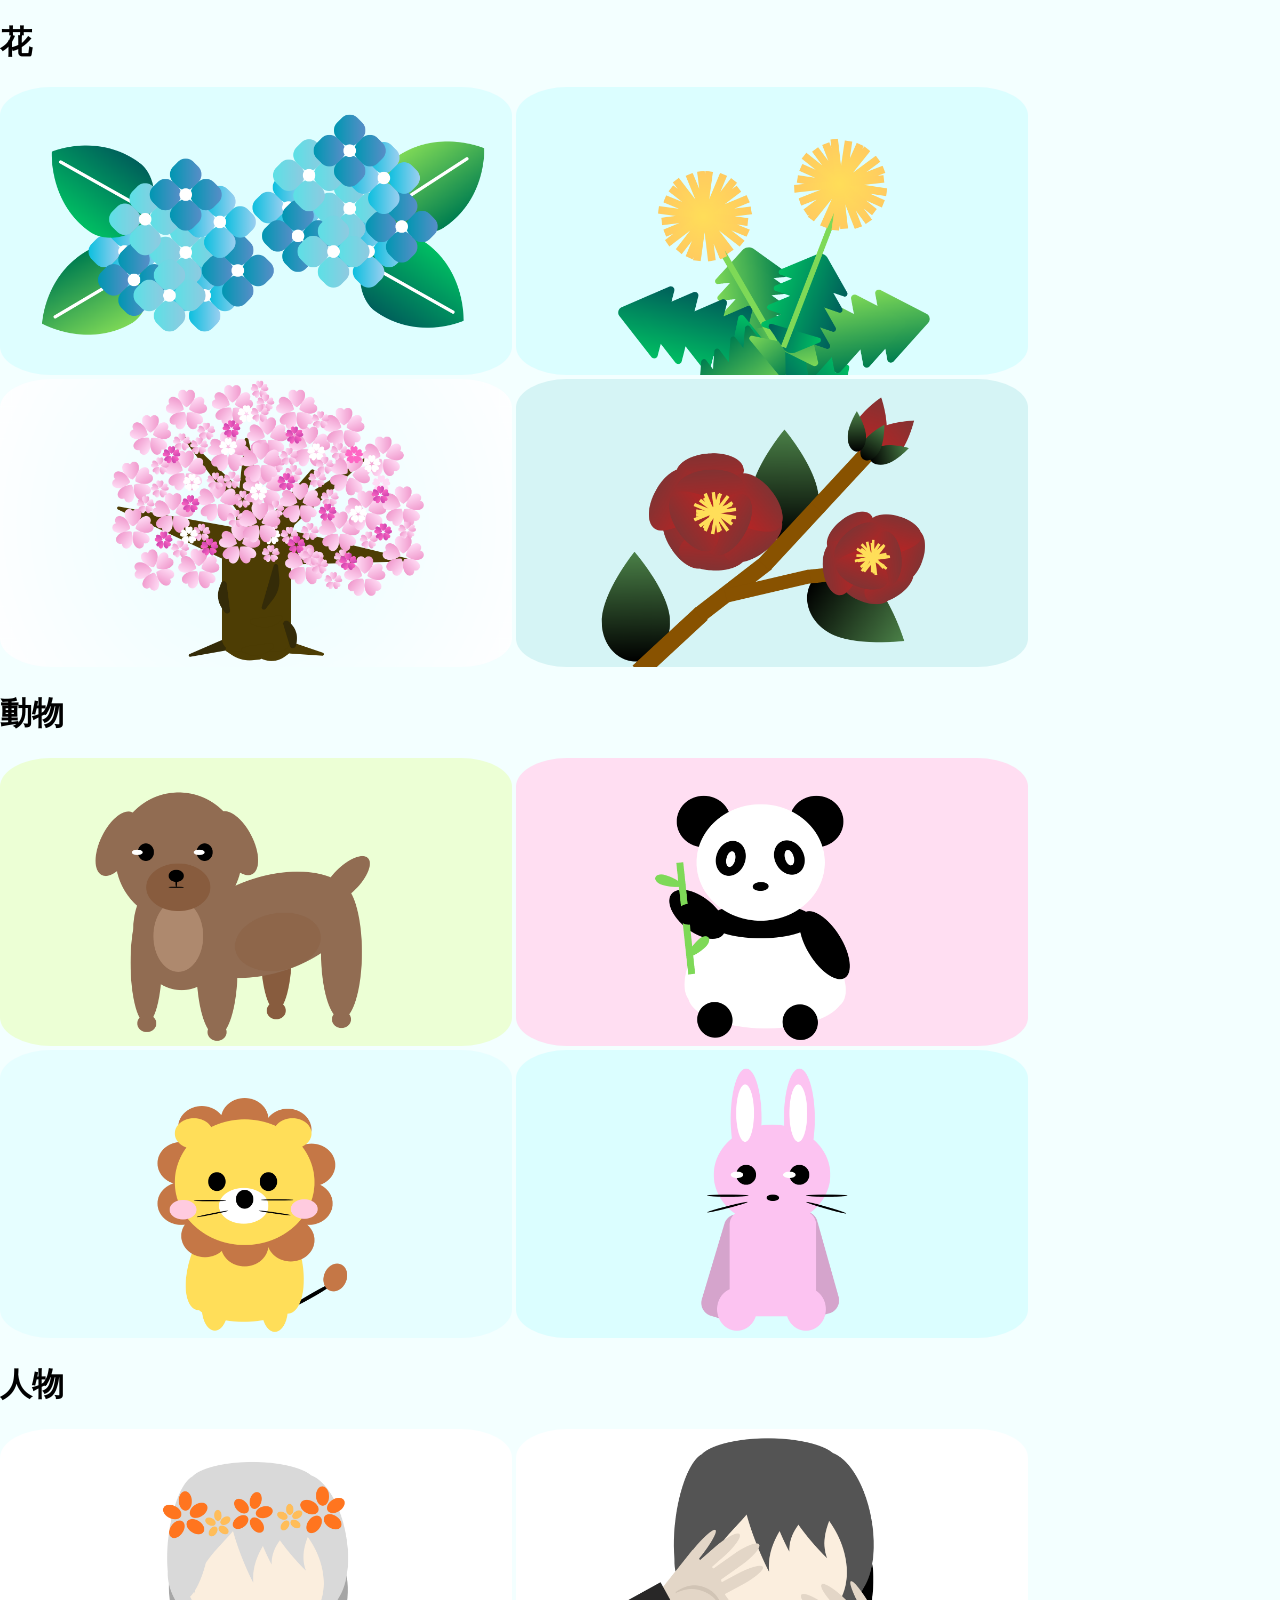
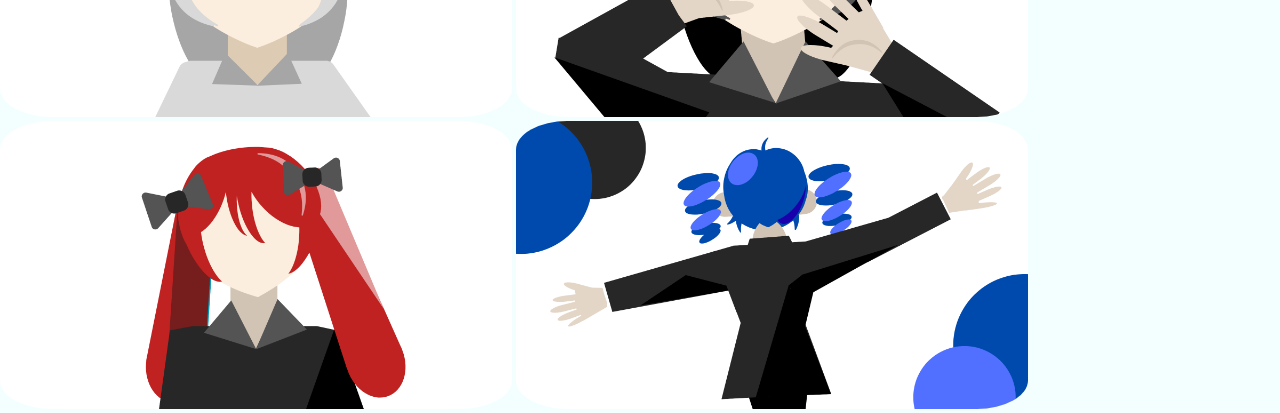
==== gallery.html @ 4577ea36 "gallery.hyml 編集" ====
<!DOCTYPE html>
<html lang = 'ja'>
    <head>
        <meta charset = "UTF-8">
        <title>gallery</title>
        <link rel="stylesheet" type = "text/css" href="./css/style.css">
        <link rel="stylesheet" type = "text/css" href="./css/background.css">
        <link rel="stylesheet" type = "text/css" href="./css/gallery.css">
    </head>
<body>
    <h1>花</h1>
    <div>
        <img class = "img" src = "img/ajisai2.png" alt = "あじさい">
        <img class = "img" src = "img/tanpopo.png" alt = "たんぽぽ">
    </div>
    <div>
        <img class = "img" src = "img/sakura.png" alt = "さくら">
        <img class = "img" src = "img/tubaki.png" alt = "つばき">
    </div>
    <h1>動物</h1>
    <div>
        <img class = "img" src = "img/inu.png" alt = "いぬ">
        <img class = "img" src = "img/panda.png" alt = "ぱんだ">
    </div>
    <div>
        <img class = "img" src = "img/raion.png" alt = "らいおん">
        <img class = "img" src = "img/usagi2.png" alt = "うさぎ">
    </div>
    <h1>人物</h1>
    <div>
        <img class = "img" src = "img/siro.png" alt = "しろ">
        <img class = "img" src = "img/kuro.png" alt = "くろ">
    </div>
    <div>   
        <img class = "img" src = "img/aka.png" alt = "あか">
        <img class = "img" src = "img/ao.png" alt = "あお">
    </div>
</body>
</html>
---- css/style.css ----
.title{
    font-size: clamp(28px, 7vw, 42px);
    margin-left: clamp(10px,7vw,100px);
}

p{
    font-size: clamp(13px, 2.5vw, 24px);
    line-height: 1.8;
}

.yoko1{
    display:flex
}


.yoko2{
    display:flex;
    justify-content: center;
    margin-left: 100px;
    margin-right: 100px;
}

.matome1{
    flex:1;
    margin-left: 100px;
    margin-top: 100px;
}

.box1{
    position: relative;
    display: inline-block;
}

.box1 img{
    display: block;
}


.box2{
    width: 500px;
    margin-left: 50px;
    margin-right: 50px;
    padding: 20px;
    background-color: #ffffff;
    border: 1px solid #d4d4d4;
    border-radius: 20px;
    box-shadow: 0 4px 10px rgba(128, 128, 128, 0.1);
}

.text{
    position: absolute;
    top: 45%;
    left: 25%;
    transform: translate(-50%, -50%);
    text-shadow: 2px 2px 2px black;

    color: white;
    font-size: 44px;
    font-weight: bold;
}

.text1{
    display: flex;
    align-items: center;
    gap: 12px;
    font-size: 48px;
    padding-bottom: 20px;
}

.text1::before{
    content: "";
    width: 24px;
    height: 24px;
    border: 8px solid #5bb7ae;
    border-radius: 50%;
    flex-shrink: 0;
    margin-top: 7px;
}

.text2{
    display: flex;
    align-items: center;
    gap: 12px;
    margin-bottom: 100px;
    margin-left: 100px;
    margin-top: 150px;
    margin-right: 500px;
    padding-bottom: 10px;
    font-size: 48px;
}

.text2::before{
    content: "";
    width: 24px;
    height: 24px;
    border: 8px solid #5bb7ae;
    border-radius: 50%;
    flex-shrink: 0;
    margin-top: 7px;
}

.text3{
    display: flex;
    align-items: center;
    gap: 12px;
    margin-bottom: 50px;
    margin-left: 100px;
    margin-top: 150px;
    margin-right: 500px;
    padding-bottom: 10px;
    font-size: 48px;
}

.text3::before{
    content: "";
    width: 24px;
    height: 24px;
    border: 8px solid #5bb7ae;
    border-radius: 50%;
    flex-shrink: 0;
    margin-top: 7px;
}

.text4{
    margin-bottom: 50px;
    margin-left: 100px;
    margin-right: 500px;
    padding-bottom: 10px;
}
.text5-1{
    text-align: center;
    width:60px;
    height:52px;

    background:#dbe2ff;

    /* 六角形 */
    clip-path: polygon(
        25% 0%,
        75% 0%,
        100% 50%,
        75% 100%,
        25% 100%,
        0% 50%
    );

    display:flex;
    justify-content:center;
    align-items:center;
}

.text5-2{
    text-align: center;
    width:60px;
    height:52px;

    background:#c7ffd2;

    /* 六角形 */
    clip-path: polygon(
        25% 0%,
        75% 0%,
        100% 50%,
        75% 100%,
        25% 100%,
        0% 50%
    );

    display:flex;
    justify-content:center;
    align-items:center;
}

.text5-3{
    text-align: center;
    width:60px;
    height:52px;

    background:#c1ebff;

    /* 六角形 */
    clip-path: polygon(
        25% 0%,
        75% 0%,
        100% 50%,
        75% 100%,
        25% 100%,
        0% 50%
    );

    display:flex;
    justify-content:center;
    align-items:center;
}

.text6{
    text-align: center;
}



.img1{
    width: 100%;
    height: 100%;
}

.img2{
    width: 40%;
    height: 40%;
    margin-top: 100px;
    margin-right: 100px;
    margin-left: 100px;
    border-radius: 20px;
    box-shadow: 10px 10px 15px rgba(122, 122, 122, 0.2);
}

.img3{
    width: 40%;
    height: 40%;
    margin-right: 100px;
    margin-left: 100px;
    border-radius: 20px;
    box-shadow: 10px 10px 15px rgba(122, 122, 122, 0.2);
}

.img4{
    margin-top: 200px;
    width:100%;
    height: 100%;
    object-fit: cover;
    object-position: center top;
}

.slider{
    position: relative;
    width: 1100px;
    height: 600px;
    perspective: 1000px;

    margin: 0 auto;
    border-radius: 20px;
    overflow: hidden;
}

.slide{
    position: absolute;
    width: 100%;
    height: 100%;
    object-fit: cover;
    justify-content: center;
    margin: 0 auto;
    border-radius: 20px;

    opacity: 0;
    transform: rotateY(90deg);

    transition:
        transform 0.8s ease,
        opacity 0.8s ease;
}

.slide.active{
    opacity: 1;
    transform: rotateY(0deg);

}


.history-btn{
    margin-left: 100px;
    width:350px;
    height:100px;

    display:flex;
    justify-content:space-between;
    align-items:center;

    padding:0 30px;

    text-decoration:none;
    color:white;
    font-size:24px;
    font-weight:bold;

    /* グラデーション */
    background:linear-gradient(
        135deg,
        #62d8ff,
        #6c7cff
    );

    border-radius:25px;

    position:relative;
    overflow:hidden;

    transition:0.3s;
}

.history-btn:hover{
    transform: scale(0.95);
    box-shadow: 0 10px 25px rgba(0,0,0,0.15);
    filter: brightness(1.15);
}

.history-btn:hover .arrow{
    transform:translateX(10px);
}


.gallery-btn{
    margin-left: 100px;
    width:350px;
    height:100px;

    display:flex;
    justify-content:space-between;
    align-items:center;

    padding:0 30px;

    text-decoration:none;
    color:white;
    font-size:24px;
    font-weight:bold;

    /* グラデーション */
    background:linear-gradient(
        135deg,
        #74d3ce,
        #51bd83
    );

    border-radius:25px;

    position:relative;
    overflow:hidden;

    transition:0.3s;
}

.gallery-btn:hover{
    transform: scale(0.95);
    box-shadow: 0 10px 25px rgba(0,0,0,0.15);
    filter: brightness(1.15);
}

.gallery-btn:hover .arrow{
    transform:translateX(10px);
}

.arrow{
    font-size:30px;
    transition:0.3s;
}


/* ------------------------------
スマホ
--------------------------------*/
@media (max-width:768px){

.title{
    font-size:42px;
}

p{
    font-size:16px;
    line-height:1.8;
}

.yoko1,
.yoko2{
    display:flex;
    flex-direction:column;
    margin:0 20px;
}

.matome1{
    margin:40px 20px;
}

.box1{
    width:100%;
}

.box1 img{
    width:100%;
    height:auto;
}

.box2{
    width:auto;
    margin:20px 0;
    padding:20px;
}

.text{
    font-size:16px;
    top:50%;
    left:50%;
}

.text1,
.text2,
.text3{
    font-size:28px;
    margin:50px 20px 30px;
}

.text1::before,
.text2::before,
.text3::before{
    width:16px;
    height:16px;
    border-width:6px;
}

.text4{
    margin:0 20px 40px;
}

.text5-1,
.text5-2,
.text5-3{
    width:50px;
    height:43px;
}

.img2,
.img3{
    width:100%;
    margin:30px 0;
}

.img4{
    margin-top:100px;
}

.slider{
    width:100%;
    height:330px;
}

.slide{
    width:100%;
    height:100%;
}

.history-btn,
.gallery-btn{
    width:100%;
    height:70px;
    margin:20px 0;
    font-size:18px;
    padding:0 20px;
    box-sizing:border-box;
}

.arrow{
    font-size:24px;
}

}
---- css/background.css ----
body{
    margin:0;
    overflow-x:hidden;
    background-color: rgb(243, 255, 255);
}

/* 共通設定 */
.shape{
    position:fixed;
    width:220px;
    height:220px;
    z-index:-1;
    opacity:0.5;
}

/* SVGの線 */
.shape polygon,
.shape rect{
    fill:none;
    stroke-width:12;

    stroke-linejoin: round;
    stroke-linecap: round;
}

/* 三角形 */
.sankaku1 polygon{
    stroke:#c7ffd2;
}

.sankaku2 polygon{
    stroke:#c7ffd2;
}

/* 四角形 */
.sikaku1 rect{
    stroke:#c1ebff;
    stroke-width: 20;
}

.sikaku2 rect{
    stroke:#c1ebff;
    stroke-width: 20;
}

/* 五角形 */
.gokaku1 polygon{
    stroke:#dbe2ff;
}

/* 三角形 */
.sankaku1{
    top:100px;
    right:-50px;
    width:400px;
    height:400px;
    transform: rotate(45deg);
}

.sankaku2{
    top:1000px;
    right:-50px;
    width:400px;
    height:400px;
    transform: rotate(45deg);
}

/* 四角形 */
.sikaku1{
    top:-00px;
    left:100px;
    width:400px;
    height:400px;
    transform: rotate(45deg);
}

.sikaku2{
    top:1200px;
    left:100px;
    width:400px;
    height:400px;
    transform: rotate(45deg);
}

/* 五角形 */
.gokaku1{
    top:550px;
    left:600px;
    width:400px;
    height:400px;
    transform: rotate(45deg);
}
---- css/gallery.css ----
.img{
    width:40%;
    height:40%;
    border-radius: 10%;
}
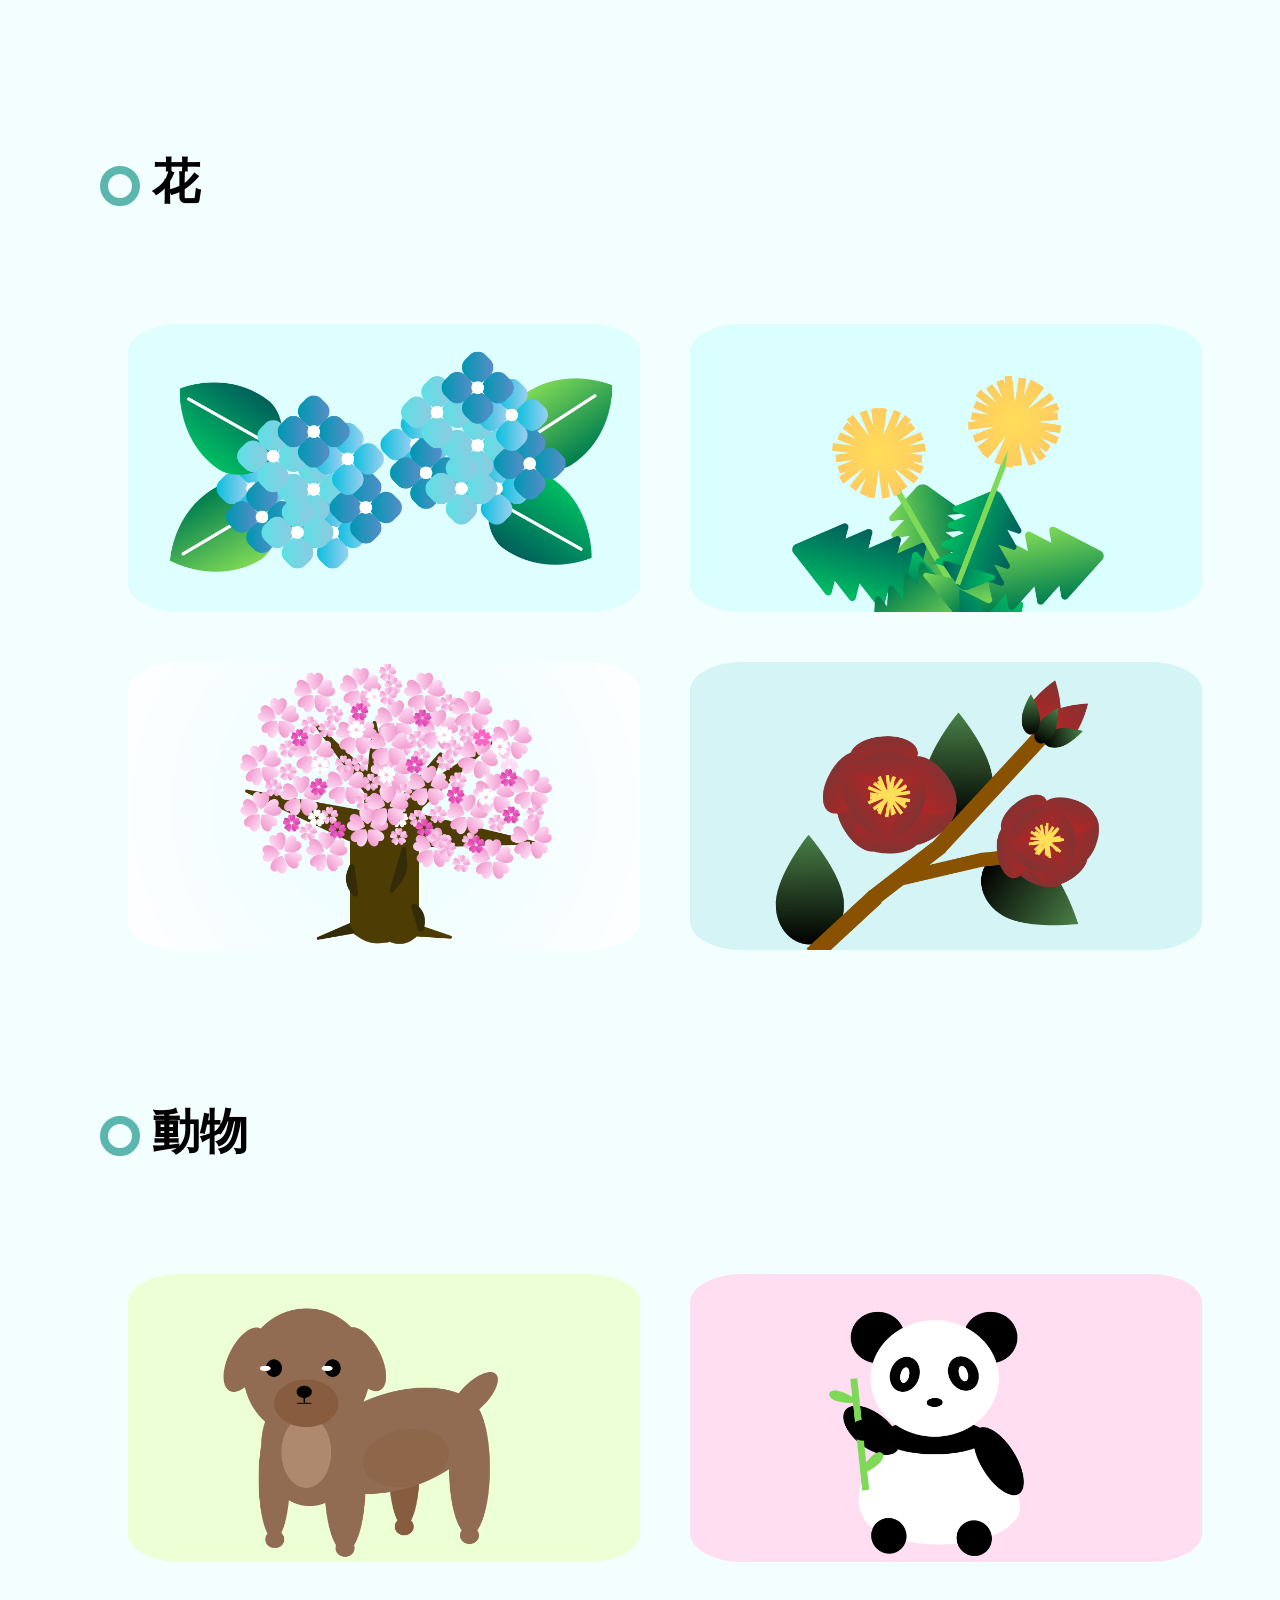
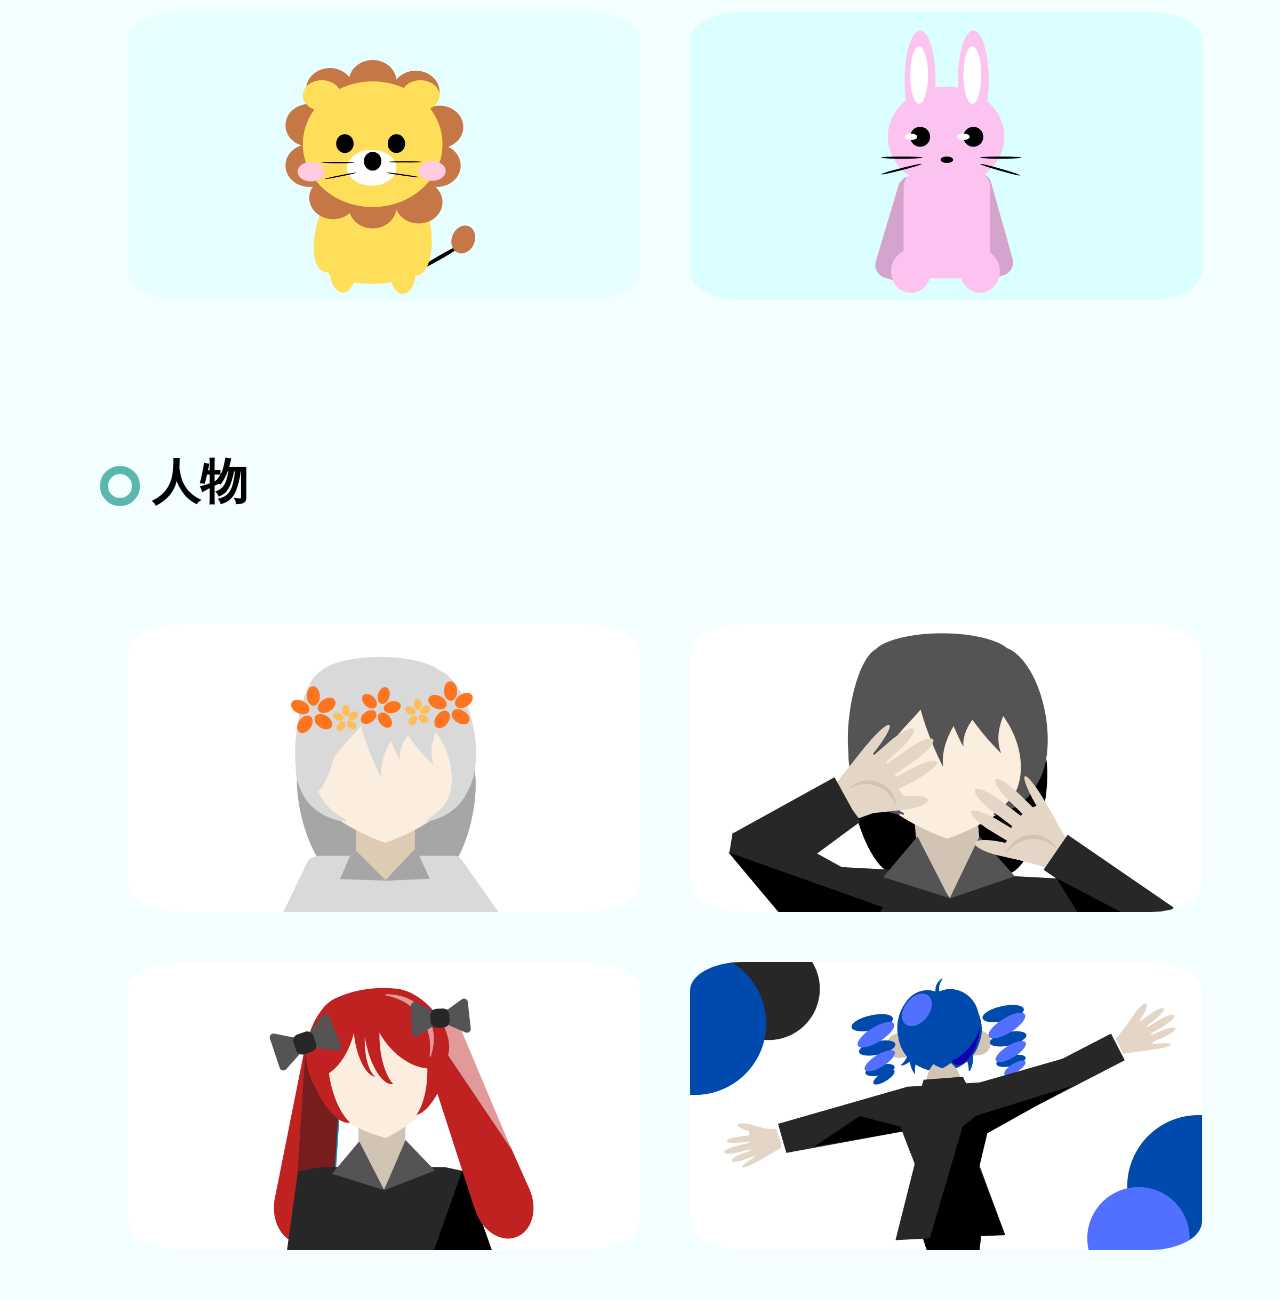
==== commit e4b0b2c6: "図形を見やすくする" ====
--- a/gallery.html
+++ b/gallery.html
@@ -8,30 +8,30 @@
         <link rel="stylesheet" type = "text/css" href="./css/gallery.css">
     </head>
 <body>
-    <h1>花</h1>
-    <div>
+    <h1 class = "text2">花</h1>
+    <div class = "yoko3">
         <img class = "img" src = "img/ajisai2.png" alt = "あじさい">
         <img class = "img" src = "img/tanpopo.png" alt = "たんぽぽ">
     </div>
-    <div>
+    <div class = "yoko3">
         <img class = "img" src = "img/sakura.png" alt = "さくら">
         <img class = "img" src = "img/tubaki.png" alt = "つばき">
     </div>
-    <h1>動物</h1>
-    <div>
+    <h1 class = "text2">動物</h1>
+    <div class = "yoko3">
         <img class = "img" src = "img/inu.png" alt = "いぬ">
         <img class = "img" src = "img/panda.png" alt = "ぱんだ">
     </div>
-    <div>
+    <div class = "yoko3">
         <img class = "img" src = "img/raion.png" alt = "らいおん">
         <img class = "img" src = "img/usagi2.png" alt = "うさぎ">
     </div>
-    <h1>人物</h1>
-    <div>
+    <h1 class = "text2">人物</h1>
+    <div class = "yoko3">
         <img class = "img" src = "img/siro.png" alt = "しろ">
         <img class = "img" src = "img/kuro.png" alt = "くろ">
     </div>
-    <div>   
+    <div class = "yoko3">   
         <img class = "img" src = "img/aka.png" alt = "あか">
         <img class = "img" src = "img/ao.png" alt = "あお">
     </div>
--- a/css/gallery.css
+++ b/css/gallery.css
@@ -2,4 +2,13 @@
     width:40%;
     height:40%;
     border-radius: 10%;
+    margin-left: 50px;
+
+
+}
+
+.yoko3{
+    display:flex;
+    justify-content: center;
+    margin-bottom: 50px;
 }
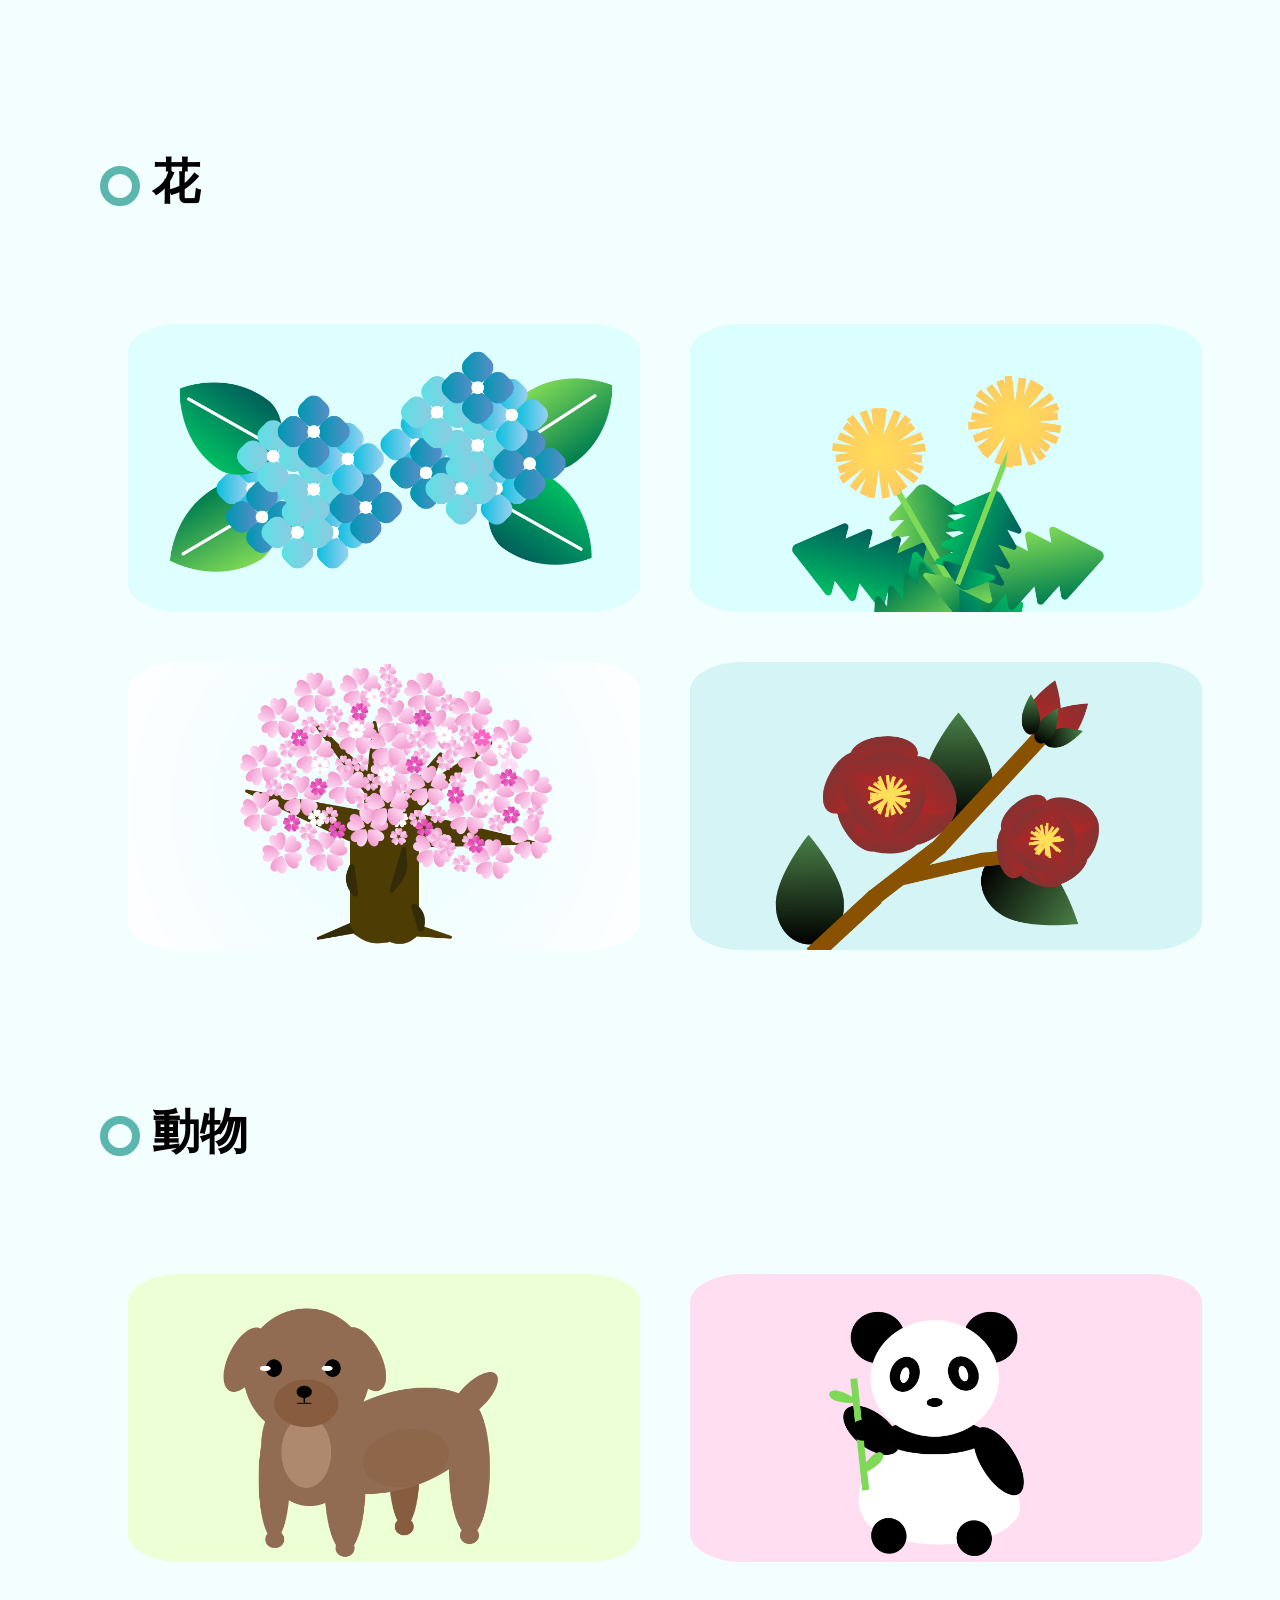
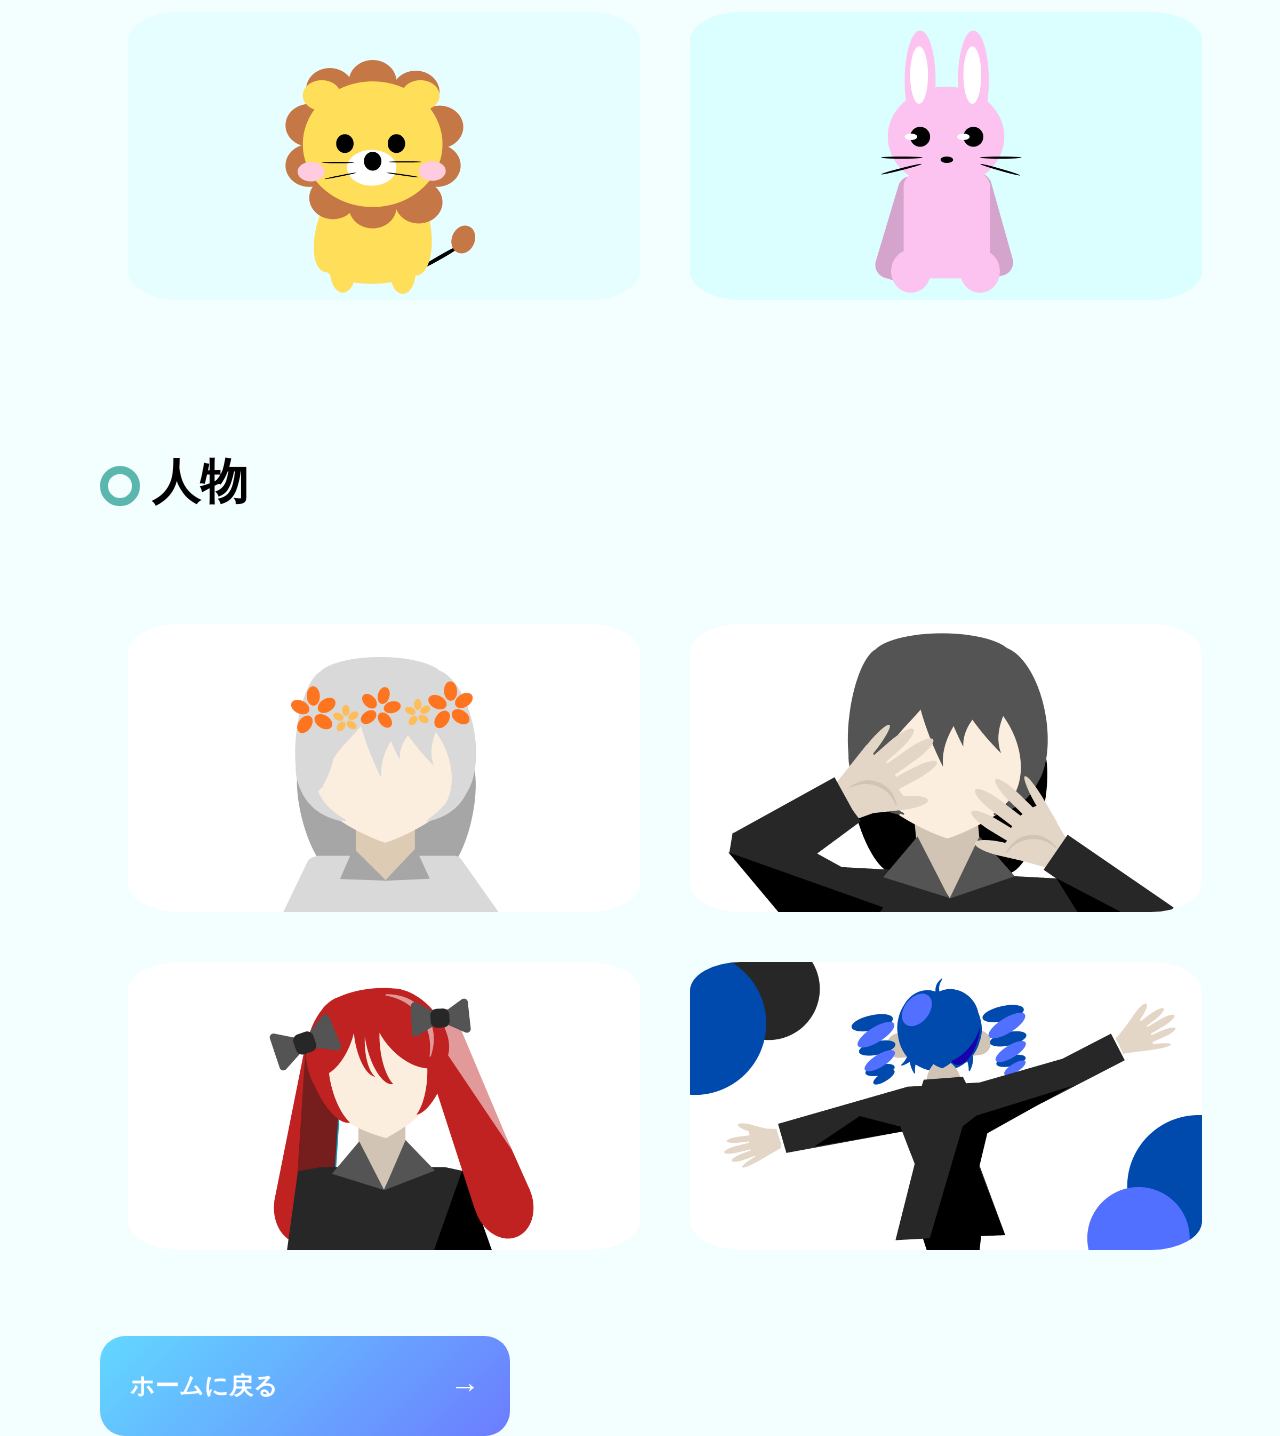
==== commit 0639c3dd: "デザイン整え" ====
--- a/gallery.html
+++ b/gallery.html
@@ -31,9 +31,16 @@
         <img class = "img" src = "img/siro.png" alt = "しろ">
         <img class = "img" src = "img/kuro.png" alt = "くろ">
     </div>
-    <div class = "yoko3">   
+    <div class = "yoko3">
         <img class = "img" src = "img/aka.png" alt = "あか">
         <img class = "img" src = "img/ao.png" alt = "あお">
     </div>
+
+    <br><br>
+
+    <a href="index.html" class="history-btn">
+        <span>ホームに戻る</span>
+        <span class="arrow">→</span>
+    </a>
 </body>
 </html>
--- a/css/style.css
+++ b/css/style.css
@@ -1,10 +1,10 @@
 .title{
-    font-size: clamp(28px, 7vw, 42px);
-    margin-left: clamp(10px,7vw,100px);
+    font-size: clamp(24px, 7vw, 42px);
+    margin-left: clamp(0px,7vw,100px);
 }
 
 p{
-    font-size: clamp(13px, 2.5vw, 24px);
+    font-size: clamp(12px, 2.5vw, 24px);
     line-height: 1.8;
 }
 
@@ -365,7 +365,6 @@
 }
 
 p{
-    font-size:16px;
     line-height:1.8;
 }
 
@@ -387,6 +386,7 @@
 .box1 img{
     width:100%;
     height:auto;
+    margin-top: 10px;
 }
 
 .box2{
@@ -398,7 +398,7 @@
 .text{
     font-size:16px;
     top:50%;
-    left:50%;
+    left:35%;
 }
 
 .text1,
@@ -430,7 +430,7 @@
 .img2,
 .img3{
     width:100%;
-    margin:30px 0;
+    margin:30px;
 }
 
 .img4{
@@ -438,7 +438,7 @@
 }
 
 .slider{
-    width:100%;
+    width:90%;
     height:330px;
 }
 
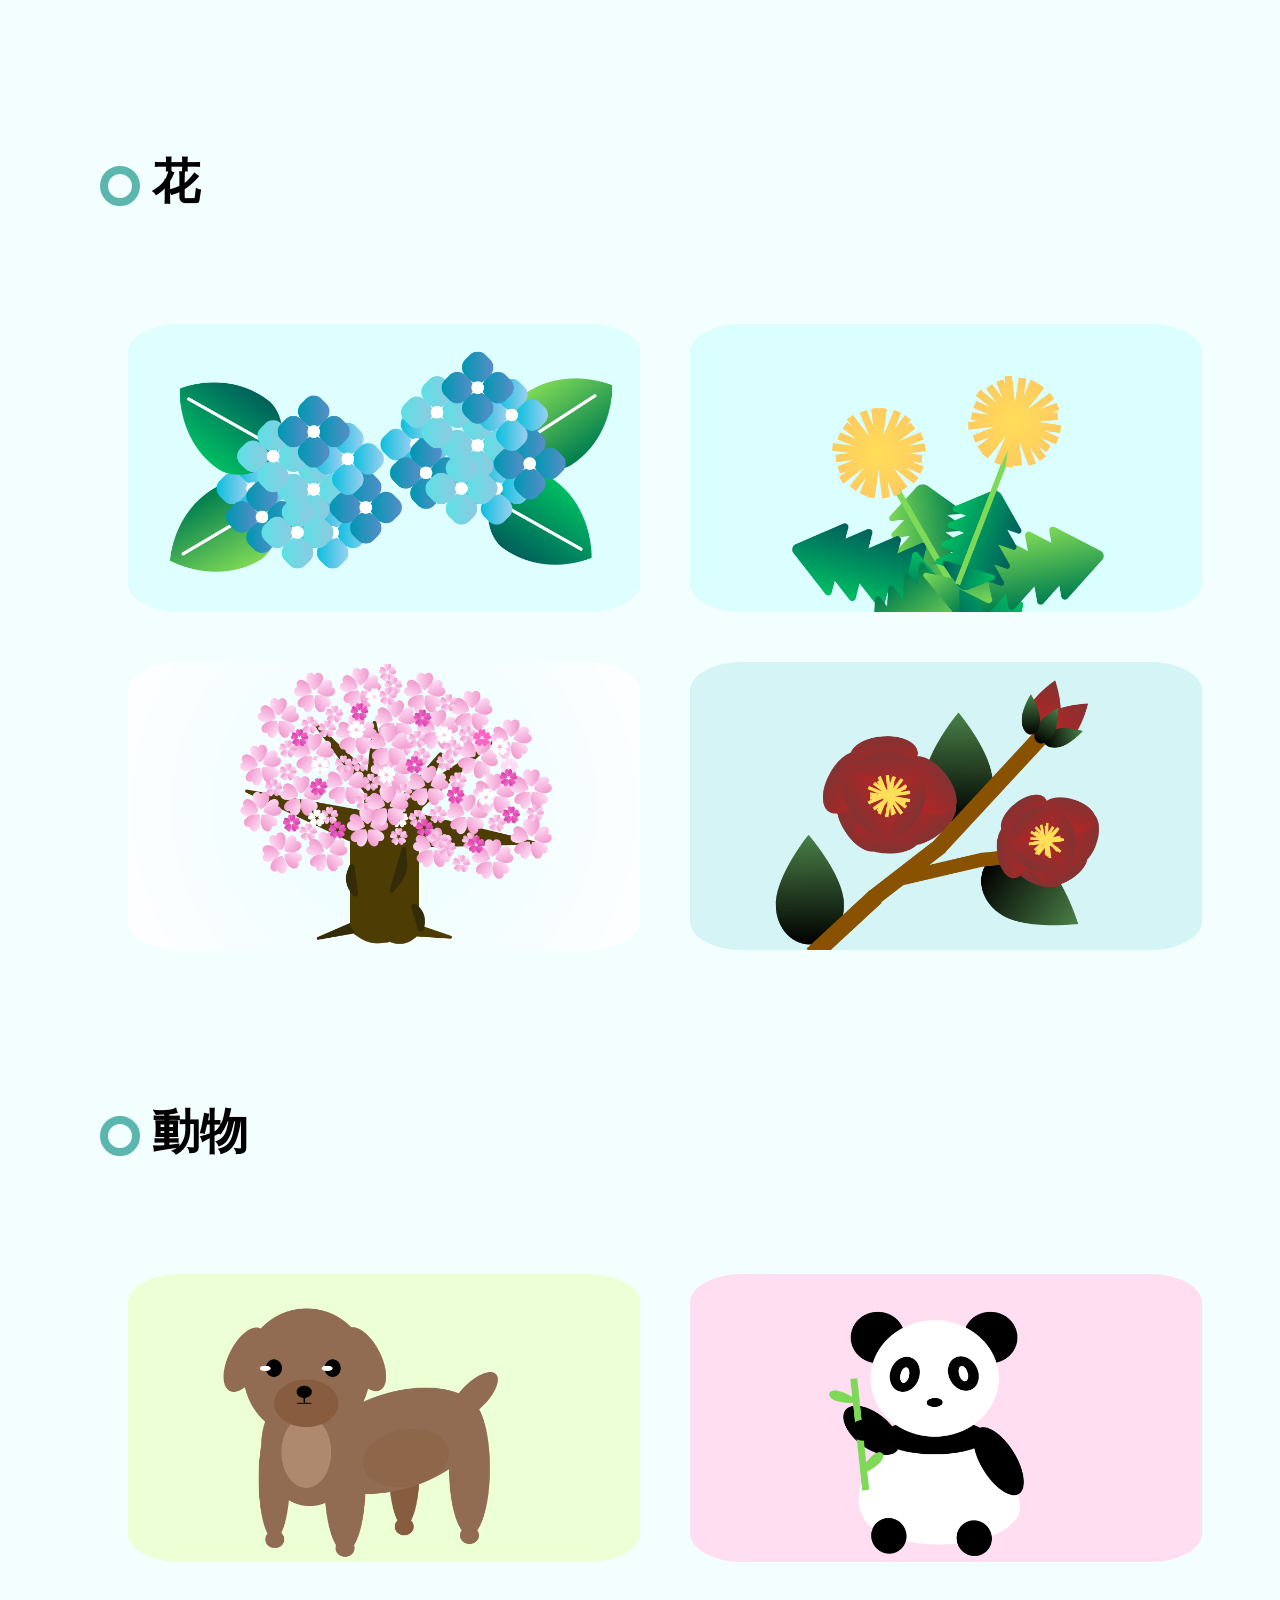
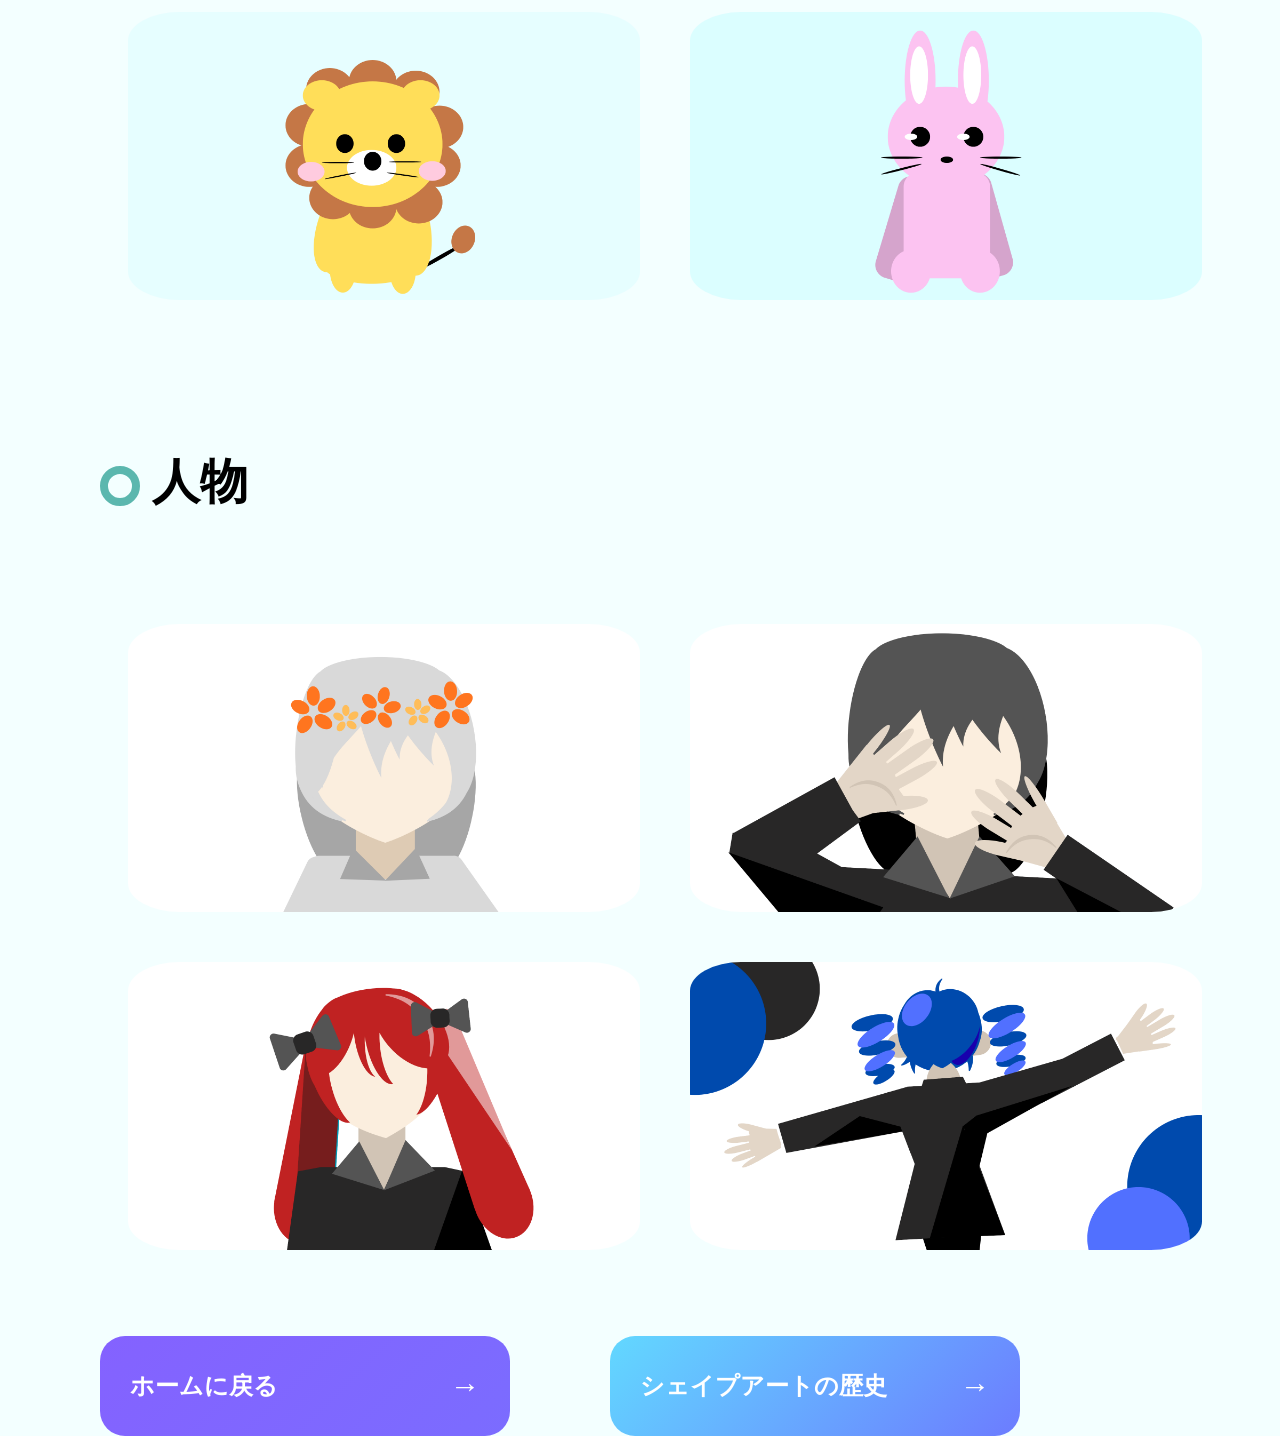
==== commit 8a524c61: "レイアウト整え" ====
--- a/gallery.html
+++ b/gallery.html
@@ -38,9 +38,17 @@
 
     <br><br>
 
-    <a href="index.html" class="history-btn">
-        <span>ホームに戻る</span>
-        <span class="arrow">→</span>
-    </a>
+    <div class = yoko1>
+        <a href="index.html" class="index-btn">
+            <span>ホームに戻る</span>
+            <span class="arrow">→</span>
+        </a>
+
+        <a href="history.html" class="history-btn">
+            <span>シェイプアートの歴史</span>
+            <span class="arrow">→</span>
+        </a>
+
+    </div>
 </body>
 </html>
--- a/css/style.css
+++ b/css/style.css
@@ -349,6 +349,50 @@
     transform:translateX(10px);
 }
 
+
+.index-btn{
+    margin-left: 100px;
+    width:350px;
+    height:100px;
+
+    display:flex;
+    justify-content:space-between;
+    align-items:center;
+
+    padding:0 30px;
+
+    text-decoration:none;
+    color:white;
+    font-size:24px;
+    font-weight:bold;
+
+    /* グラデーション */
+    background:linear-gradient(
+        135deg,
+        #8462ff,
+        #7b6cff
+    );
+
+    border-radius:25px;
+
+    position:relative;
+    overflow:hidden;
+
+    transition:0.3s;
+}
+
+.index-btn:hover{
+    transform: scale(0.95);
+    box-shadow: 0 10px 25px rgba(0,0,0,0.15);
+    filter: brightness(1.15);
+}
+
+.index-btn:hover .arrow{
+    transform:translateX(10px);
+}
+
+
+
 .arrow{
     font-size:30px;
     transition:0.3s;
